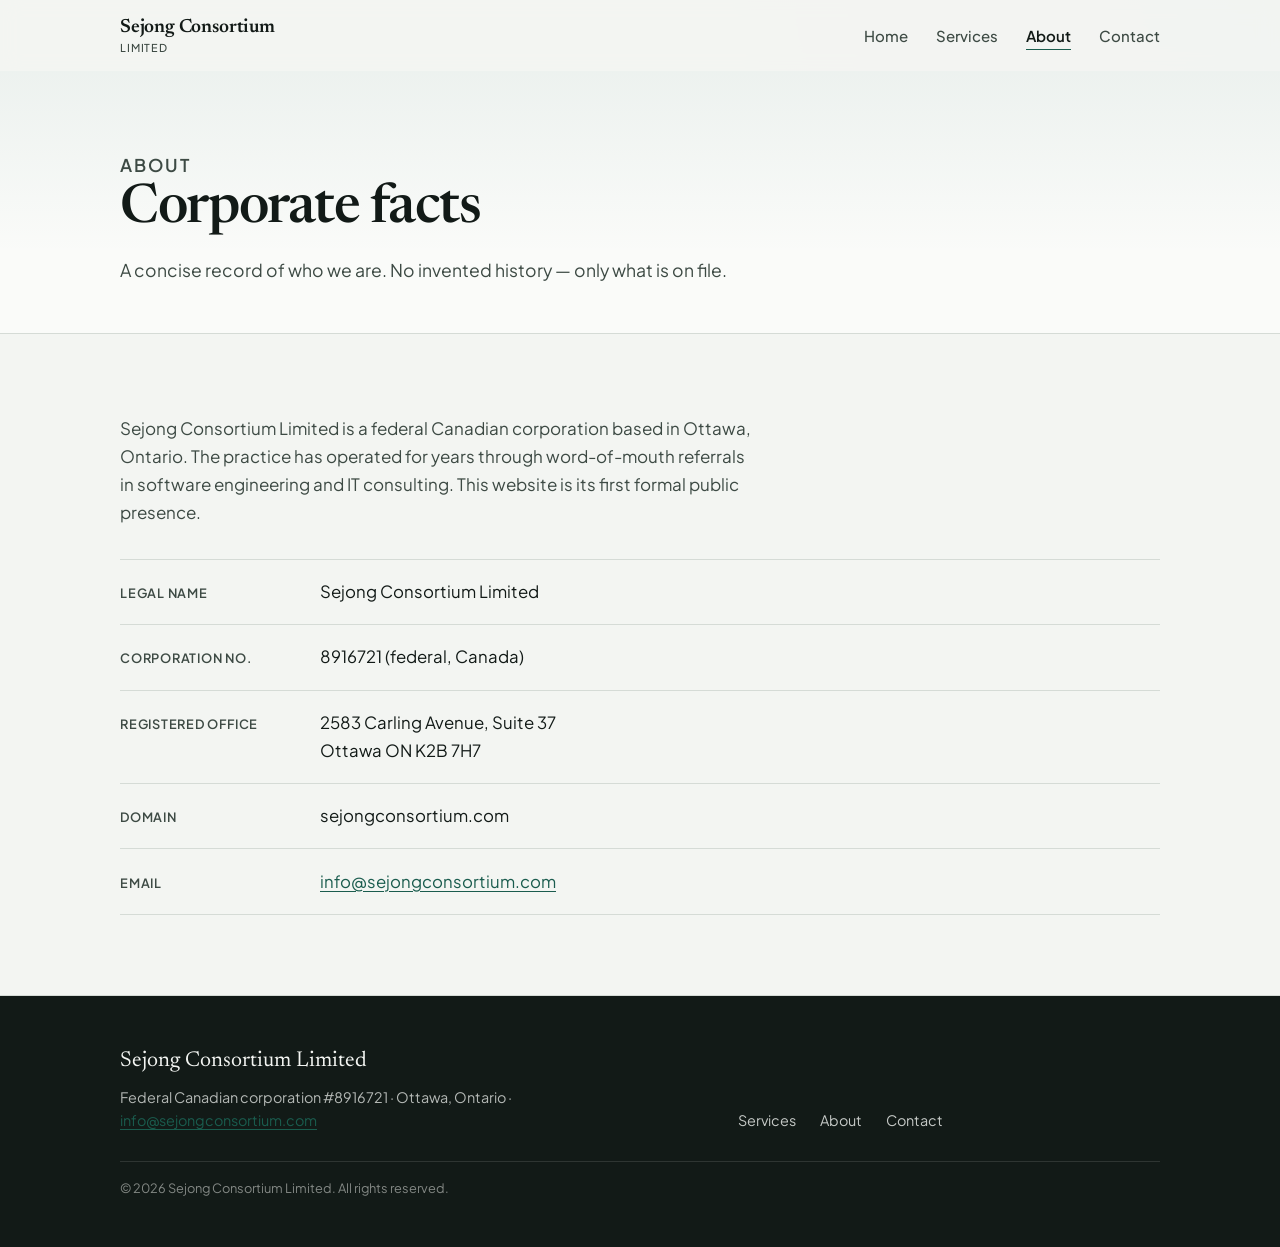
==== about.html @ 452aafc7 "Add Sejong Consortium corporate static site for GitHub Pages Plain HTML/CSS/JS marketing site (Home," ====
<!DOCTYPE html>
<html lang="en">
  <head>
    <meta charset="utf-8" />
    <meta name="viewport" content="width=device-width, initial-scale=1" />
    <title>About — Sejong Consortium Limited</title>
    <meta
      name="description"
      content="Corporate facts for Sejong Consortium Limited: federal Canadian corporation #8916721, registered in Ottawa, Ontario."
    />
    <link rel="canonical" href="https://sejongconsortium.com/about.html" />
    <link rel="preconnect" href="https://fonts.googleapis.com" />
    <link rel="preconnect" href="https://fonts.gstatic.com" crossorigin />
    <link
      href="https://fonts.googleapis.com/css2?family=Newsreader:opsz,wght@6..72,500;6..72,550;6..72,600&family=Plus+Jakarta+Sans:wght@400;500;600;700&display=swap"
      rel="stylesheet"
    />
    <link rel="stylesheet" href="css/styles.css" />
  </head>
  <body>
    <a class="skip-link" href="#main">Skip to content</a>
    <header class="site-header">
      <div class="header-inner">
        <a class="logo" href="index.html">
          Sejong Consortium
          <span>Limited</span>
        </a>
        <button
          class="nav-toggle"
          type="button"
          aria-expanded="false"
          aria-controls="site-nav"
        >
          Menu
        </button>
        <nav class="site-nav" id="site-nav" aria-label="Primary">
          <ul>
            <li><a href="index.html">Home</a></li>
            <li><a href="services.html">Services</a></li>
            <li><a href="about.html" aria-current="page">About</a></li>
            <li><a href="contact.html">Contact</a></li>
          </ul>
        </nav>
      </div>
    </header>

    <main id="main">
      <header class="page-hero">
        <div class="section">
          <p class="section-label">About</p>
          <h1>Corporate facts</h1>
          <p>
            A concise record of who we are. No invented history — only what is
            on file.
          </p>
        </div>
      </header>

      <section class="section">
        <div class="prose" style="margin-bottom: 2rem">
          <p>
            Sejong Consortium Limited is a federal Canadian corporation based in
            Ottawa, Ontario. The practice has operated for years through
            word-of-mouth referrals in software engineering and IT consulting.
            This website is its first formal public presence.
          </p>
        </div>

        <ul class="fact-list">
          <li>
            <span class="fact-label">Legal name</span>
            <span class="fact-value">Sejong Consortium Limited</span>
          </li>
          <li>
            <span class="fact-label">Corporation no.</span>
            <span class="fact-value">8916721 (federal, Canada)</span>
          </li>
          <li>
            <span class="fact-label">Registered office</span>
            <span class="fact-value"
              >2583 Carling Avenue, Suite 37<br />Ottawa ON K2B 7H7</span
            >
          </li>
          <li>
            <span class="fact-label">Domain</span>
            <span class="fact-value">sejongconsortium.com</span>
          </li>
          <li>
            <span class="fact-label">Email</span>
            <span class="fact-value"
              ><a href="mailto:info@sejongconsortium.com"
                >info@sejongconsortium.com</a
              ></span
            >
          </li>
        </ul>
      </section>
    </main>

    <footer class="site-footer">
      <div class="footer-inner">
        <div>
          <p class="footer-brand">Sejong Consortium Limited</p>
          <p class="footer-meta">
            Federal Canadian corporation #8916721 · Ottawa, Ontario ·
            <a href="mailto:info@sejongconsortium.com">info@sejongconsortium.com</a>
          </p>
        </div>
        <nav class="footer-links" aria-label="Footer">
          <a href="services.html">Services</a>
          <a href="about.html">About</a>
          <a href="contact.html">Contact</a>
        </nav>
        <p class="footer-copy">
          © <span id="y"></span> Sejong Consortium Limited. All rights reserved.
        </p>
      </div>
    </footer>
    <script>
      document.getElementById("y").textContent = new Date().getFullYear();
    </script>
    <script src="js/main.js" defer></script>
  </body>
</html>
---- css/styles.css ----
/* Sejong Consortium Limited — site styles */

:root {
  --ink: #121a17;
  --ink-muted: #3d4a44;
  --paper: #f3f5f2;
  --paper-elevated: #fafbf9;
  --line: #d5dbd6;
  --accent: #1a5c4e;
  --accent-hover: #13463b;
  --accent-soft: #e4efeb;
  --hero-overlay: linear-gradient(
    105deg,
    rgba(18, 26, 23, 0.88) 0%,
    rgba(18, 26, 23, 0.62) 48%,
    rgba(18, 26, 23, 0.28) 100%
  );
  --font-display: "Newsreader", "Times New Roman", serif;
  --font-body: "Plus Jakarta Sans", "Segoe UI", sans-serif;
  --space-xs: 0.5rem;
  --space-sm: 1rem;
  --space-md: 1.75rem;
  --space-lg: 3rem;
  --space-xl: 5rem;
  --space-2xl: 7.5rem;
  --max: 68rem;
  --radius: 2px;
  --focus: 0 0 0 3px rgba(26, 92, 78, 0.45);
  --ease: cubic-bezier(0.22, 1, 0.36, 1);
}

*,
*::before,
*::after {
  box-sizing: border-box;
}

html {
  scroll-behavior: smooth;
}

@media (prefers-reduced-motion: reduce) {
  html {
    scroll-behavior: auto;
  }

  *,
  *::before,
  *::after {
    animation-duration: 0.01ms !important;
    animation-iteration-count: 1 !important;
    transition-duration: 0.01ms !important;
  }
}

body {
  margin: 0;
  font-family: var(--font-body);
  font-size: 1.0625rem;
  line-height: 1.65;
  color: var(--ink);
  background:
    radial-gradient(ellipse 80% 50% at 100% 0%, rgba(26, 92, 78, 0.07), transparent 55%),
    radial-gradient(ellipse 60% 40% at 0% 100%, rgba(18, 26, 23, 0.04), transparent 50%),
    var(--paper);
  min-height: 100vh;
  display: flex;
  flex-direction: column;
}

img {
  max-width: 100%;
  height: auto;
  display: block;
}

a {
  color: var(--accent);
  text-decoration-thickness: 1px;
  text-underline-offset: 0.18em;
}

a:hover {
  color: var(--accent-hover);
}

a:focus-visible,
button:focus-visible {
  outline: none;
  box-shadow: var(--focus);
}

.skip-link {
  position: absolute;
  left: var(--space-sm);
  top: -100px;
  z-index: 1000;
  background: var(--ink);
  color: var(--paper);
  padding: 0.75rem 1rem;
  font-weight: 600;
}

.skip-link:focus {
  top: var(--space-sm);
}

.site-header {
  position: sticky;
  top: 0;
  z-index: 50;
  background: rgba(243, 245, 242, 0.92);
  backdrop-filter: blur(10px);
  border-bottom: 1px solid transparent;
  transition: border-color 0.3s var(--ease), background 0.3s var(--ease);
}

.site-header.is-scrolled {
  border-bottom-color: var(--line);
}

.header-inner {
  max-width: var(--max);
  margin: 0 auto;
  padding: 1rem 1.5rem;
  display: flex;
  align-items: center;
  justify-content: space-between;
  gap: var(--space-md);
}

.logo {
  font-family: var(--font-display);
  font-size: 1.2rem;
  font-weight: 600;
  letter-spacing: -0.01em;
  color: var(--ink);
  text-decoration: none;
  line-height: 1.2;
}

.logo span {
  display: block;
  font-family: var(--font-body);
  font-size: 0.68rem;
  font-weight: 500;
  letter-spacing: 0.08em;
  text-transform: uppercase;
  color: var(--ink-muted);
  margin-top: 0.15rem;
}

.nav-toggle {
  display: none;
  background: transparent;
  border: 1px solid var(--line);
  border-radius: var(--radius);
  padding: 0.55rem 0.75rem;
  font: inherit;
  font-size: 0.875rem;
  font-weight: 600;
  color: var(--ink);
  cursor: pointer;
}

.site-nav ul {
  list-style: none;
  margin: 0;
  padding: 0;
  display: flex;
  gap: 1.75rem;
  align-items: center;
}

.site-nav a {
  color: var(--ink-muted);
  text-decoration: none;
  font-size: 0.9375rem;
  font-weight: 500;
  position: relative;
}

.site-nav a::after {
  content: "";
  position: absolute;
  left: 0;
  bottom: -0.3rem;
  width: 100%;
  height: 1px;
  background: var(--accent);
  transform: scaleX(0);
  transform-origin: left;
  transition: transform 0.35s var(--ease);
}

.site-nav a:hover,
.site-nav a[aria-current="page"] {
  color: var(--ink);
}

.site-nav a:hover::after,
.site-nav a[aria-current="page"]::after {
  transform: scaleX(1);
}

.site-nav a[aria-current="page"] {
  font-weight: 600;
}

main {
  flex: 1;
}

.hero {
  position: relative;
  min-height: min(92vh, 52rem);
  display: flex;
  align-items: flex-end;
  color: var(--paper-elevated);
  overflow: hidden;
}

.hero-media {
  position: absolute;
  inset: 0;
  z-index: 0;
}

.hero-media img {
  width: 100%;
  height: 100%;
  object-fit: cover;
  object-position: center 40%;
  transform: scale(1.04);
  animation: hero-drift 28s var(--ease) infinite alternate;
}

@keyframes hero-drift {
  from {
    transform: scale(1.04) translate3d(0, 0, 0);
  }
  to {
    transform: scale(1.1) translate3d(-1.5%, -1%, 0);
  }
}

.hero-media::after {
  content: "";
  position: absolute;
  inset: 0;
  background: var(--hero-overlay);
}

.hero-content {
  position: relative;
  z-index: 1;
  width: 100%;
  max-width: var(--max);
  margin: 0 auto;
  padding: var(--space-2xl) 1.5rem var(--space-xl);
}

.hero-brand {
  font-family: var(--font-display);
  font-size: clamp(2.6rem, 6.5vw, 4.75rem);
  font-weight: 550;
  line-height: 1.05;
  letter-spacing: -0.025em;
  margin: 0 0 var(--space-md);
  max-width: 14ch;
  opacity: 0;
  animation: rise 0.9s var(--ease) 0.1s forwards;
}

.hero h1 {
  font-family: var(--font-body);
  font-size: clamp(1.15rem, 2.2vw, 1.45rem);
  font-weight: 500;
  line-height: 1.4;
  letter-spacing: -0.01em;
  margin: 0 0 var(--space-sm);
  max-width: 28ch;
  color: rgba(250, 251, 249, 0.95);
  opacity: 0;
  animation: rise 0.9s var(--ease) 0.25s forwards;
}

.hero-lead {
  margin: 0 0 var(--space-md);
  max-width: 36ch;
  font-size: 1.05rem;
  color: rgba(243, 245, 242, 0.78);
  opacity: 0;
  animation: rise 0.9s var(--ease) 0.4s forwards;
}

.cta-row {
  display: flex;
  flex-wrap: wrap;
  gap: 0.85rem;
  opacity: 0;
  animation: rise 0.9s var(--ease) 0.55s forwards;
}

@keyframes rise {
  from {
    opacity: 0;
    transform: translateY(1.1rem);
  }
  to {
    opacity: 1;
    transform: translateY(0);
  }
}

.btn {
  display: inline-flex;
  align-items: center;
  justify-content: center;
  gap: 0.4rem;
  padding: 0.85rem 1.35rem;
  font: inherit;
  font-size: 0.9375rem;
  font-weight: 600;
  text-decoration: none;
  border-radius: var(--radius);
  border: 1px solid transparent;
  cursor: pointer;
  transition: background 0.25s var(--ease), color 0.25s var(--ease), border-color 0.25s var(--ease), transform 0.25s var(--ease);
}

.btn:hover {
  transform: translateY(-1px);
}

.btn-primary {
  background: var(--paper-elevated);
  color: var(--ink);
}

.btn-primary:hover {
  background: #fff;
  color: var(--ink);
}

.btn-ghost {
  background: transparent;
  color: var(--paper-elevated);
  border-color: rgba(250, 251, 249, 0.45);
}

.btn-ghost:hover {
  background: rgba(250, 251, 249, 0.1);
  color: #fff;
  border-color: rgba(250, 251, 249, 0.75);
}

.btn-accent {
  background: var(--accent);
  color: #fff;
}

.btn-accent:hover {
  background: var(--accent-hover);
  color: #fff;
}

.section {
  max-width: var(--max);
  margin: 0 auto;
  padding: var(--space-xl) 1.5rem;
}

.section-tight {
  padding-top: var(--space-lg);
  padding-bottom: var(--space-lg);
}

.section-label {
  font-size: 0.75rem;
  font-weight: 600;
  letter-spacing: 0.12em;
  text-transform: uppercase;
  color: var(--accent);
  margin: 0 0 var(--space-xs);
}

.section h2 {
  font-family: var(--font-display);
  font-size: clamp(1.85rem, 3.5vw, 2.55rem);
  font-weight: 550;
  letter-spacing: -0.02em;
  line-height: 1.15;
  margin: 0 0 var(--space-sm);
  max-width: 20ch;
}

.section-intro {
  margin: 0 0 var(--space-lg);
  max-width: 42rem;
  color: var(--ink-muted);
  font-size: 1.0625rem;
}

.page-hero {
  border-bottom: 1px solid var(--line);
  background:
    linear-gradient(180deg, rgba(26, 92, 78, 0.06), transparent 70%),
    var(--paper-elevated);
}

.page-hero .section {
  padding-top: var(--space-xl);
  padding-bottom: var(--space-lg);
}

.page-hero h1 {
  font-family: var(--font-display);
  font-size: clamp(2.2rem, 5vw, 3.4rem);
  font-weight: 550;
  letter-spacing: -0.025em;
  line-height: 1.1;
  margin: 0 0 var(--space-sm);
}

.page-hero p {
  margin: 0;
  max-width: 38rem;
  color: var(--ink-muted);
  font-size: 1.1rem;
}

.split {
  display: grid;
  gap: var(--space-lg);
}

@media (min-width: 800px) {
  .split {
    grid-template-columns: 1fr 1fr;
    gap: var(--space-xl);
    align-items: start;
  }
}

.service-block {
  padding: var(--space-md) 0;
  border-top: 1px solid var(--line);
}

.service-block:last-child {
  border-bottom: 1px solid var(--line);
}

.service-block h3 {
  font-family: var(--font-display);
  font-size: 1.65rem;
  font-weight: 550;
  letter-spacing: -0.015em;
  margin: 0 0 0.65rem;
}

.service-block p {
  margin: 0;
  color: var(--ink-muted);
  max-width: 40rem;
}

.fact-list {
  list-style: none;
  margin: 0;
  padding: 0;
  border-top: 1px solid var(--line);
}

.fact-list li {
  display: grid;
  gap: 0.35rem;
  padding: 1.15rem 0;
  border-bottom: 1px solid var(--line);
}

@media (min-width: 640px) {
  .fact-list li {
    grid-template-columns: 11rem 1fr;
    gap: 1.5rem;
    align-items: baseline;
  }
}

.fact-list dt,
.fact-label {
  font-size: 0.8rem;
  font-weight: 600;
  letter-spacing: 0.06em;
  text-transform: uppercase;
  color: var(--ink-muted);
}

.fact-list dd,
.fact-value {
  margin: 0;
  font-size: 1.05rem;
}

.contact-panel {
  max-width: 36rem;
}

.contact-panel p {
  color: var(--ink-muted);
  margin: 0 0 var(--space-md);
}

.contact-email {
  font-family: var(--font-display);
  font-size: clamp(1.4rem, 3vw, 1.85rem);
  font-weight: 550;
  color: var(--ink);
  text-decoration: none;
  border-bottom: 1px solid var(--line);
  transition: border-color 0.25s var(--ease), color 0.25s var(--ease);
}

.contact-email:hover {
  color: var(--accent);
  border-bottom-color: var(--accent);
}

.address-block {
  margin-top: var(--space-lg);
  padding-top: var(--space-md);
  border-top: 1px solid var(--line);
  color: var(--ink-muted);
  font-size: 0.975rem;
}

.address-block strong {
  display: block;
  color: var(--ink);
  font-weight: 600;
  margin-bottom: 0.35rem;
}

.site-footer {
  margin-top: auto;
  border-top: 1px solid var(--line);
  background: var(--ink);
  color: rgba(243, 245, 242, 0.72);
}

.footer-inner {
  max-width: var(--max);
  margin: 0 auto;
  padding: var(--space-lg) 1.5rem;
  display: grid;
  gap: var(--space-md);
}

@media (min-width: 720px) {
  .footer-inner {
    grid-template-columns: 1.4fr 1fr;
    align-items: end;
  }
}

.footer-brand {
  font-family: var(--font-display);
  font-size: 1.35rem;
  color: var(--paper);
  margin: 0 0 0.4rem;
}

.footer-meta {
  margin: 0;
  font-size: 0.9rem;
  max-width: 32rem;
}

.footer-links {
  display: flex;
  flex-wrap: wrap;
  gap: 1rem 1.5rem;
}

.footer-links a {
  color: rgba(243, 245, 242, 0.8);
  text-decoration: none;
  font-size: 0.9rem;
}

.footer-links a:hover {
  color: #fff;
}

.footer-copy {
  grid-column: 1 / -1;
  margin: 0;
  padding-top: var(--space-sm);
  border-top: 1px solid rgba(243, 245, 242, 0.12);
  font-size: 0.8rem;
  color: rgba(243, 245, 242, 0.5);
}

.prose {
  max-width: 40rem;
}

.prose p {
  margin: 0 0 1.1rem;
  color: var(--ink-muted);
}

.prose p:last-child {
  margin-bottom: 0;
}

@media (max-width: 760px) {
  .nav-toggle {
    display: inline-flex;
  }

  .site-nav {
    position: absolute;
    left: 0;
    right: 0;
    top: 100%;
    background: var(--paper-elevated);
    border-bottom: 1px solid var(--line);
    padding: 0.5rem 1.5rem 1.25rem;
    display: none;
  }

  .site-nav.is-open {
    display: block;
  }

  .site-nav ul {
    flex-direction: column;
    align-items: flex-start;
    gap: 1rem;
  }
}
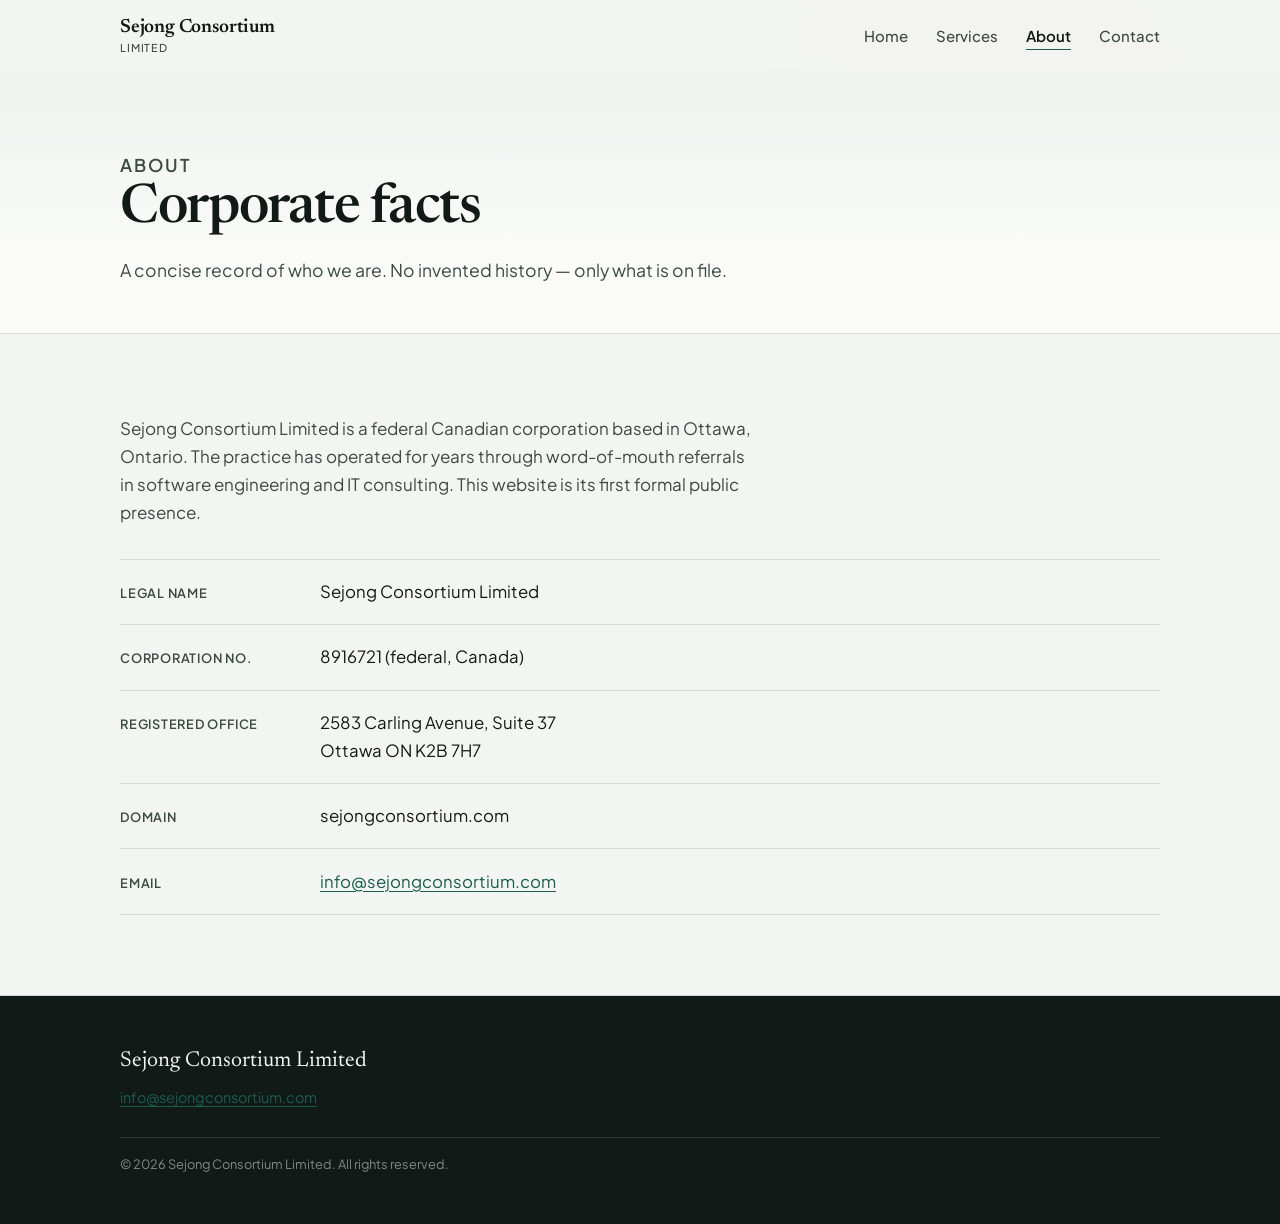
==== commit 40a76947: "Apply Hudson home copy and minimal footer edits Update Home hero/practice copy per review, and strip" ====
--- a/about.html
+++ b/about.html
@@ -102,15 +102,9 @@
         <div>
           <p class="footer-brand">Sejong Consortium Limited</p>
           <p class="footer-meta">
-            Federal Canadian corporation #8916721 · Ottawa, Ontario ·
             <a href="mailto:info@sejongconsortium.com">info@sejongconsortium.com</a>
           </p>
         </div>
-        <nav class="footer-links" aria-label="Footer">
-          <a href="services.html">Services</a>
-          <a href="about.html">About</a>
-          <a href="contact.html">Contact</a>
-        </nav>
         <p class="footer-copy">
           © <span id="y"></span> Sejong Consortium Limited. All rights reserved.
         </p>
--- a/css/styles.css
+++ b/css/styles.css
@@ -557,13 +557,6 @@
   gap: var(--space-md);
 }
 
-@media (min-width: 720px) {
-  .footer-inner {
-    grid-template-columns: 1.4fr 1fr;
-    align-items: end;
-  }
-}
-
 .footer-brand {
   font-family: var(--font-display);
   font-size: 1.35rem;
@@ -577,24 +570,7 @@
   max-width: 32rem;
 }
 
-.footer-links {
-  display: flex;
-  flex-wrap: wrap;
-  gap: 1rem 1.5rem;
-}
-
-.footer-links a {
-  color: rgba(243, 245, 242, 0.8);
-  text-decoration: none;
-  font-size: 0.9rem;
-}
-
-.footer-links a:hover {
-  color: #fff;
-}
-
 .footer-copy {
-  grid-column: 1 / -1;
   margin: 0;
   padding-top: var(--space-sm);
   border-top: 1px solid rgba(243, 245, 242, 0.12);
